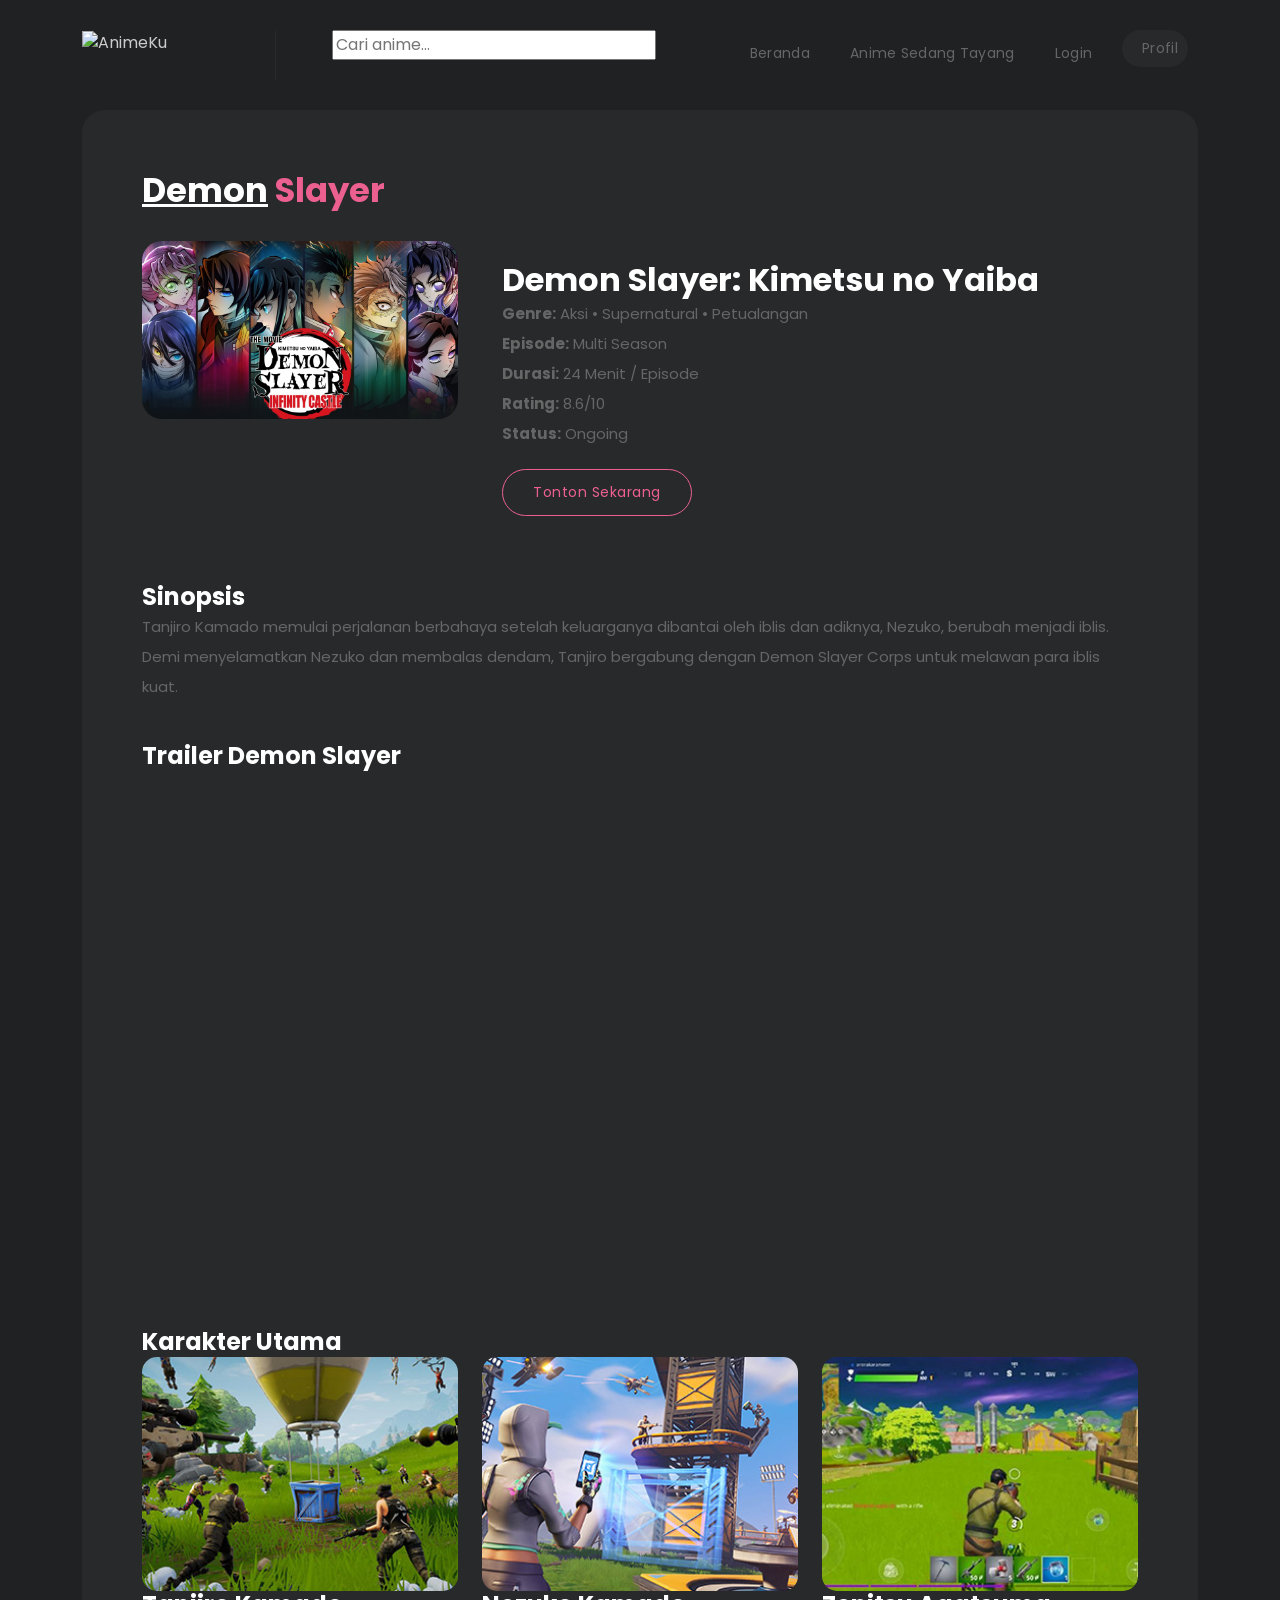
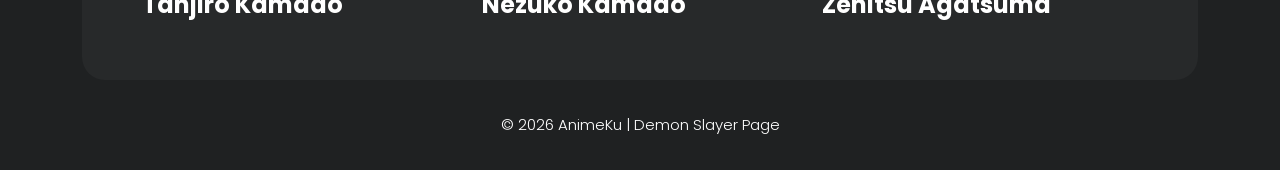
==== demonslayer.html @ 8d8e3f4c "Create demonslayer.html" ====
<!DOCTYPE html>
<html lang="id">
<head>
  <meta charset="utf-8">
  <meta name="viewport" content="width=device-width, initial-scale=1">
  <title>Demon Slayer - AnimeKu</title>

  <!-- CSS -->
  <link href="vendor/bootstrap/css/bootstrap.min.css" rel="stylesheet">
  <link rel="stylesheet" href="assets/css/fontawesome.css">
  <link rel="stylesheet" href="assets/css/templatemo-cyborg-gaming.css">
  <link rel="stylesheet" href="assets/css/owl.css">
  <link rel="stylesheet" href="assets/css/animate.css">
</head>

<body>

<!-- HEADER -->
<header class="header-area header-sticky">
  <div class="container">
    <nav class="main-nav">

      <a href="index.html" class="logo">
        <img src="assets/images/logo.png" alt="AnimeKu">
      </a>

      <div class="search-input">
        <input type="text" placeholder="Cari anime...">
      </div>

      <ul class="nav">
        <li><a href="index.html">Beranda</a></li>
        <li><a href="streams.html">Anime Sedang Tayang</a></li>
        <li><a href="login.html">Login</a></li>
        <li><a href="profile.html">Profil</a></li>
      </ul>

    </nav>
  </div>
</header>

<!-- CONTENT -->
<div class="container">
  <div class="page-content">

    <!-- JUDUL -->
    <div class="heading-section">
      <h4><em>Demon</em> Slayer</h4>
    </div>

    <!-- DETAIL -->
    <div class="row">

      <!-- POSTER -->
      <div class="col-lg-4">
        <img src="assets/images/popular-03.jpg" alt="Demon Slayer" style="width:100%; border-radius:20px;">
      </div>

      <!-- INFO -->
      <div class="col-lg-8">
        <div style="padding:20px;">
          <h2>Demon Slayer: Kimetsu no Yaiba</h2>
          <p><strong>Genre:</strong> Aksi • Supernatural • Petualangan</p>
          <p><strong>Episode:</strong> Multi Season</p>
          <p><strong>Durasi:</strong> 24 Menit / Episode</p>
          <p><strong>Rating:</strong> 8.6/10</p>
          <p><strong>Status:</strong> Ongoing</p>

          <div class="main-border-button" style="margin-top:20px;">
            <a href="streams.html">Tonton Sekarang</a>
          </div>
        </div>
      </div>

    </div>

    <!-- SINOPSIS -->
    <div style="margin-top:40px;">
      <h4>Sinopsis</h4>
      <p>
        Tanjiro Kamado memulai perjalanan berbahaya setelah keluarganya dibantai oleh iblis
        dan adiknya, Nezuko, berubah menjadi iblis. Demi menyelamatkan Nezuko dan membalas dendam,
        Tanjiro bergabung dengan Demon Slayer Corps untuk melawan para iblis kuat.
      </p>
    </div>

    <!-- TRAILER -->
    <div style="margin-top:40px;">
      <h4>Trailer Demon Slayer</h4>
      <iframe width="100%" height="500"
        src="https://www.youtube.com/embed/GCJnG6DYEeg"
        title="Demon Slayer Trailer"
        frameborder="0"
        allowfullscreen
        style="border-radius:20px;">
      </iframe>
    </div>

    <!-- KARAKTER -->
    <div style="margin-top:50px;">
      <h4>Karakter Utama</h4>

      <div class="row">

        <div class="col-lg-4 col-sm-6">
          <div class="item">
            <img src="assets/images/details-01.jpg" alt="Tanjiro" style="border-radius:15px;">
            <h4>Tanjiro Kamado</h4>
          </div>
        </div>

        <div class="col-lg-4 col-sm-6">
          <div class="item">
            <img src="assets/images/details-02.jpg" alt="Nezuko" style="border-radius:15px;">
            <h4>Nezuko Kamado</h4>
          </div>
        </div>

        <div class="col-lg-4 col-sm-6">
          <div class="item">
            <img src="assets/images/details-03.jpg" alt="Zenitsu" style="border-radius:15px;">
            <h4>Zenitsu Agatsuma</h4>
          </div>
        </div>

      </div>
    </div>

  </div>
</div>

<!-- FOOTER -->
<footer>
  <div class="container">
    <p>© 2026 AnimeKu | Demon Slayer Page</p>
  </div>
</footer>

<!-- JS -->
<script src="vendor/jquery/jquery.min.js"></script>
<script src="vendor/bootstrap/js/bootstrap.min.js"></script>
<script src="assets/js/custom.js"></script>

</body>
</html>
---- assets/css/templatemo-cyborg-gaming.css ----
/*

TemplateMo 579 Cyborg Gaming

https://templatemo.com/tm-579-cyborg-gaming

*/

/* ---------------------------------------------
Table of contents
------------------------------------------------
01. font & reset css
02. reset
03. global styles
04. header
05. banner
06. features
07. testimonials
08. contact
09. footer

--------------------------------------------- */
/* 
---------------------------------------------
font & reset css
--------------------------------------------- 
*/
@import url("https://fonts.googleapis.com/css2?family=Poppins:wght@100;200;300;400;500;600;700;800;900");
/* 
---------------------------------------------
reset
--------------------------------------------- 
*/
html, body, div, span, applet, object, iframe, h1, h2, h3, h4, h5, h6, p, blockquote, div
pre, a, abbr, acronym, address, big, cite, code, del, dfn, em, font, img, ins, kbd, q,
s, samp, small, strike, strong, sub, sup, tt, var, b, u, i, center, dl, dt, dd, ol, ul, li,
figure, header, nav, section, article, aside, footer, figcaption {
  margin: 0;
  padding: 0;
  border: 0;
  outline: 0;
}

.clearfix:after {
  content: ".";
  display: block;
  clear: both;
  visibility: hidden;
  line-height: 0;
  height: 0;
}

.clearfix {
  display: inline-block;
}

html[xmlns] .clearfix {
  display: block;
}

* html .clearfix {
  height: 1%;
}

ul, li {
  padding: 0;
  margin: 0;
  list-style: none;
}

header, nav, section, article, aside, footer, hgroup {
  display: block;
}

* {
  box-sizing: border-box;
}

html, body {
  font-family: 'Poppins', sans-serif;
  font-weight: 400;
  background-color: #1e1e1e;
  font-size: 16px;
  -ms-text-size-adjust: 100%;
  -webkit-font-smoothing: antialiased;
  -moz-osx-font-smoothing: grayscale;
}

a {
	color: #CCC;
  text-decoration: none !important;
}
a:hover {
	color: #F99;
}

h1, h2, h3, h4, h5, h6 {
  margin-top: 0px;
  margin-bottom: 0px;
  color: #fff;
  font-weight: 700;
}

ul {
  margin-bottom: 0px;
}

p {
  font-size: 15px;
  line-height: 30px;
  color: #fff;
}

img {
  width: 100%;
  overflow: hidden;
}

/* 
---------------------------------------------
Global Styles
--------------------------------------------- 
*/
html,
body {
  background: #1f2122;
  font-family: 'Poppins', sans-serif;
}

body .page-content {
  margin-top: 110px;
  background-color: #27292a;
  padding: 60px;
  border-radius: 23px;
}

p {
  font-size: 15px;
  color: #666;
  line-height: 30px;
  margin-bottom: 0px;
}

::selection {
  background: #e75e8d;
  color: #fff;
}

::-moz-selection {
  background: #e75e8d;
  color: #fff;
}

.templatemo-item {
	max-width: 80px; 
	border-radius: 23px;
}

.main-button a {
  font-size: 14px;
  color: #fff;
  background-color: #e75e8d;
  padding: 12px 30px;
  display: inline-block;
  border-radius: 25px;
  font-weight: 400;
  text-transform: capitalize;
  letter-spacing: 0.5px;
  transition: all .3s;
  position: relative;
  overflow: hidden;
}

.main-button a:hover {
  background-color: #fff;
  color: #e75e8d;
}

.main-border-button a {
  font-size: 14px;
  color: #ec6090;
  background-color: transparent;
  border: 1px solid #ec6090;
  padding: 12px 30px;
  display: inline-block;
  border-radius: 25px;
  font-weight: 400;
  text-transform: capitalize;
  letter-spacing: 0.5px;
  transition: all .3s;
  position: relative;
  overflow: hidden;
}

.main-border-button a:hover {
  border-color: #fff;
  background-color: #fff;
  color: #e75e8d;
}

.border-no-active a {
  border-color: #666;
  color: #666;
}

.border-no-active a:hover{
  border-color: #666;
  color: #666;
  background-color: transparent;
}

section {
  margin-top: 120px;
}

.heading-section h4 {
  color: #ec6090;
  font-size: 34px;
  text-decoration: none;
  margin-bottom: 30px;
}

.heading-section h4 em {
  color: #fff;
  font-style: normal;
  text-decoration: underline;
}

/* 
---------------------------------------------
Pre-loader Style
--------------------------------------------- 
*/

.js-preloader {
  position: fixed;
  top: 0;
  left: 0;
  right: 0;
  bottom: 0;
  background-color: rgba(0,0,0,0.99);
  display: -webkit-box;
  display: flex;
  -webkit-box-align: center;
  align-items: center;
  -webkit-box-pack: center;
  justify-content: center;
  opacity: 1;
  visibility: visible;
  z-index: 9999;
  -webkit-transition: opacity 0.25s ease;
  transition: opacity 0.25s ease;
}

.js-preloader.loaded {
  opacity: 0;
  visibility: hidden;
  pointer-events: none;
}

@-webkit-keyframes dot {
  50% {
      -webkit-transform: translateX(96px);
      transform: translateX(96px);
  }
}

@keyframes dot {
  50% {
      -webkit-transform: translateX(96px);
      transform: translateX(96px);
  }
}

@-webkit-keyframes dots {
  50% {
      -webkit-transform: translateX(-31px);
      transform: translateX(-31px);
  }
}

@keyframes dots {
  50% {
      -webkit-transform: translateX(-31px);
      transform: translateX(-31px);
  }
}

.preloader-inner {
  position: relative;
  width: 142px;
  height: 40px;
  background: transparent;
}

.preloader-inner .dot {
  position: absolute;
  width: 16px;
  height: 16px;
  top: 12px;
  left: 15px;
  background: #e75e8d;
  border-radius: 50%;
  -webkit-transform: translateX(0);
  transform: translateX(0);
  -webkit-animation: dot 2.8s infinite;
  animation: dot 2.8s infinite;
}

.preloader-inner .dots {
  -webkit-transform: translateX(0);
  transform: translateX(0);
  margin-top: 12px;
  margin-left: 31px;
  -webkit-animation: dots 2.8s infinite;
  animation: dots 2.8s infinite;
}

.preloader-inner .dots span {
  display: block;
  float: left;
  width: 16px;
  height: 16px;
  margin-left: 16px;
  background: #e75e8d;
  border-radius: 50%;
}



/* 
---------------------------------------------
Header Style
--------------------------------------------- 
*/

.background-header {
  background-color: #fff !important;
  height: 70px!important;
  position: fixed!important;
  top: 0!important;
  left: 0;
  right: 0;
  box-shadow: 0px 0px 10px rgba(0,0,0,0.15)!important;
  -webkit-transition: all .5s ease 0s;
  -moz-transition: all .5s ease 0s;
  -o-transition: all .5s ease 0s;
  transition: all .5s ease 0s;
  display: none;
}

.header-area {
  background-color: transparent;
  position: absolute;
  height: 70px;
  top: 15px;
  left: 0;
  right: 0;
  z-index: 100;
  -webkit-transition: all .5s ease 0s;
  -moz-transition: all .5s ease 0s;
  -o-transition: all .5s ease 0s;
  transition: all .5s ease 0s;
}

.header-area .main-nav {
  min-height: 80px;
  background: transparent;
  display: flex;
  padding: 15px 0px;
  border-radius: 50px;
}

.background-header .main-nav {
  padding: 0px;
  background-color: transparent;
}

.header-area .main-nav #search {
  position: relative;
}

.header-area .main-nav #search input {
  background-color: #27292a;
  height: 46px;
  border-radius: 23px;
  border: none;
  color: #666;
  font-size: 14px;
  padding: 0px 15px 0px 45px;
}

.header-area .main-nav #search i {
  position: absolute;
  color: #666;
  left: 20px;
  top: 16px;
  width: 18px;
  height: 18px;
  font-size: 16px;
}

.header-area .main-nav .logo {
  border-right: 1px solid #27292a;
  flex-basis: 25%;
  margin-right: 5%;
  -webkit-transition: all 0.3s ease 0s;
  -moz-transition: all 0.3s ease 0s;
  -o-transition: all 0.3s ease 0s;
  transition: all 0.3s ease 0s;
}

.header-area .main-nav .logo img {
  width: 191px;
}

.background-header .main-nav .logo {
  margin-top: 8px;
}

.background-header .main-nav .logo img {
  width: 180px;
}

.header-area .main-nav .nav {
  display: inline-flex;
  flex-basis: 70%;
  justify-content: flex-end;
  vertical-align: middle;
  text-align: right;
  margin-top: 0px;
  margin-right: 0px;
  -webkit-transition: all 0.3s ease 0s;
  -moz-transition: all 0.3s ease 0s;
  -o-transition: all 0.3s ease 0s;
  transition: all 0.3s ease 0s;
  position: relative;
  z-index: 999;
}

.header-area .main-nav .nav li {
  padding-left: 10px;
  padding-right: 10px;
  display: inline-block;
}

.header-area .main-nav .nav li a {
  display: block;
  font-weight: 400;
  font-size: 14px;
  text-transform: capitalize;
  color: #666;
  -webkit-transition: all 0.3s ease 0s;
  -moz-transition: all 0.3s ease 0s;
  -o-transition: all 0.3s ease 0s;
  transition: all 0.3s ease 0s;
  border: transparent;
  padding: 13px 10px;
  border-radius: 18px;
  letter-spacing: .3px;
}

.header-area .main-nav .nav li:last-child a {
  background-color: #27292a;
  padding: 8px 10px 8px 20px;
  border-radius: 23px;
}

.header-area .main-nav .nav li:last-child a img {
  max-width: 30px;
  border-radius: 50%;
  margin-left: 5px;
}

.header-area .main-nav .nav li.has-sub ul.sub-menu li:last-child a:hover,
.background-header .main-nav .nav li.has-sub ul.sub-menu li:last-child a:hover {
  padding-left: 25px !important;
}

.header-area .main-nav .nav li:hover a,
.header-area .main-nav .nav li a.active {
  color: #e75e8d !important;
}

.header-area .main-nav .nav li:last-child:hover a,
.header-area .main-nav .nav li:last-child a.active {
  color: #fff !important;
  background-color: #e75e8d !important;
}

.background-header .main-nav .nav li:hover a,
.background-header .main-nav .nav li a.active {
  color: #fff;
  opacity: 1;
}

.header-area .main-nav .nav li.has-sub {
  position: relative;
  padding-right: 15px;
}

.header-area .main-nav .menu-trigger {
  cursor: pointer;
  display: block;
  position: absolute;
  top: 23px;
  width: 32px;
  height: 40px;
  text-indent: -9999em;
  z-index: 99;
  right: 20px;
  display: none;
}

.background-header .main-nav .menu-trigger {
  top: 17px;
}

.header-area .main-nav .menu-trigger span,
.header-area .main-nav .menu-trigger span:before,
.header-area .main-nav .menu-trigger span:after {
  -moz-transition: all 0.4s;
  -o-transition: all 0.4s;
  -webkit-transition: all 0.4s;
  transition: all 0.4s;
  background-color: #e75e8d;
  display: block;
  position: absolute;
  width: 30px;
  height: 2px;
  left: 0;
}

.background-header .main-nav .menu-trigger span,
.background-header .main-nav .menu-trigger span:before,
.background-header .main-nav .menu-trigger span:after {
  background-color: #e75e8d;
}

.header-area .main-nav .menu-trigger span:before,
.header-area .main-nav .menu-trigger span:after {
  -moz-transition: all 0.4s;
  -o-transition: all 0.4s;
  -webkit-transition: all 0.4s;
  transition: all 0.4s;
  background-color: #e75e8d;
  display: block;
  position: absolute;
  width: 30px;
  height: 2px;
  left: 0;
  width: 75%;
}

.background-header .main-nav .menu-trigger span:before,
.background-header .main-nav .menu-trigger span:after {
  background-color: #e75e8d;
}

.header-area .main-nav .menu-trigger span:before,
.header-area .main-nav .menu-trigger span:after {
  content: "";
}

.header-area .main-nav .menu-trigger span {
  top: 16px;
}

.header-area .main-nav .menu-trigger span:before {
  -moz-transform-origin: 33% 100%;
  -ms-transform-origin: 33% 100%;
  -webkit-transform-origin: 33% 100%;
  transform-origin: 33% 100%;
  top: -10px;
  z-index: 10;
}

.header-area .main-nav .menu-trigger span:after {
  -moz-transform-origin: 33% 0;
  -ms-transform-origin: 33% 0;
  -webkit-transform-origin: 33% 0;
  transform-origin: 33% 0;
  top: 10px;
}

.header-area .main-nav .menu-trigger.active span,
.header-area .main-nav .menu-trigger.active span:before,
.header-area .main-nav .menu-trigger.active span:after {
  background-color: transparent;
  width: 100%;
}

.header-area .main-nav .menu-trigger.active span:before {
  -moz-transform: translateY(6px) translateX(1px) rotate(45deg);
  -ms-transform: translateY(6px) translateX(1px) rotate(45deg);
  -webkit-transform: translateY(6px) translateX(1px) rotate(45deg);
  transform: translateY(6px) translateX(1px) rotate(45deg);
  background-color: #e75e8d;
}

.background-header .main-nav .menu-trigger.active span:before {
  background-color: #e75e8d;
}

.header-area .main-nav .menu-trigger.active span:after {
  -moz-transform: translateY(-6px) translateX(1px) rotate(-45deg);
  -ms-transform: translateY(-6px) translateX(1px) rotate(-45deg);
  -webkit-transform: translateY(-6px) translateX(1px) rotate(-45deg);
  transform: translateY(-6px) translateX(1px) rotate(-45deg);
  background-color: #e75e8d;
}

.background-header .main-nav .menu-trigger.active span:after {
  background-color: #e75e8d;
}

.header-area.header-sticky {
  min-height: 70px;
}

.header-area.header-sticky .nav li a.active {
  color: #fff;
}

@media (max-width: 1200px) {
  .header-area .main-nav .nav li {
    padding-left: 10px;
    padding-right: 10px;
  }
  .header-area .main-nav:before {
    display: none;
  }
}

@media (max-width: 992px) {
  .header-area {
    top: 0;
  }
  .header-area .main-nav {
    background-color: transparent;
    border-radius: 0px;
  }
  .header-area .main-nav .nav {
    height: auto;
    flex-basis: 100%;
  }
  .header-area .main-nav .logo {
    position: absolute;
    left: 30px;
    top: 15px;
  }
  .background-header .main-nav .logo {
    top: 0px;
  }
  .background-header .main-nav .border-button {
    top: 0px !important;
  }
  .header-area .main-nav .border-button {
    position: absolute;
    top: 15px;
    right: 70px;
  }
  .header-area.header-sticky .nav li a:hover,
  .header-area.header-sticky .nav li a.active {
    color: #e75e8d!important;
    opacity: 1;
  }
  .header-area.header-sticky .nav li.search-icon a {
    width: 100%;
  }
  .header-area {
    background-color: #f7f7f7;
    padding: 0px 15px;
    height: 80px;
    box-shadow: none;
    text-align: center;
  }
  .header-area .container {
    padding: 0px;
  }
  .header-area .logo {
    margin-left: 0px;
  }
  .header-area .menu-trigger {
    display: block !important;
  }
  .header-area .main-nav {
    overflow: hidden;
  }
  .header-area .main-nav .nav {
    float: none;
    width: 100%;
    display: none;
    -webkit-transition: all 0s ease 0s;
    -moz-transition: all 0s ease 0s;
    -o-transition: all 0s ease 0s;
    transition: all 0s ease 0s;
    margin-left: 0px;
  }
  .header-area.header-sticky .nav {
    margin-top: 65px !important;
    text-align: center;
  }
  .background-header.header-sticky .nav {
    margin-top: 70px !important;
  }
  .header-area .main-nav .nav li:first-child {
    border-top: 1px solid #eee;
  }
  .header-area .main-nav .nav li {
    width: 100%;
    background: #fff;
    border-bottom: 1px solid #eee;
    padding-left: 0px !important;
    padding-right: 0px !important;
  }
  .header-area .main-nav .nav li a {
    height: 50px !important;
    line-height: 50px !important;
    padding: 0px !important;
    border: none !important;
    background: #fff !important;
    color: #1e1e1e !important;
  }
  .header-area .main-nav .nav li a:hover {
    background: #fff !important;
    color: #e75e8d!important;
  }
  .header-area .main-nav .nav li:last-child a img {
    display: none;
  }
  .header-area .main-nav .nav li:last-child a:hover {
    color: #ec6090 !important;
    background-color: transparent !important;
  }
  .header-area .main-nav .nav li.has-sub ul.sub-menu {
    position: relative;
    visibility: inherit;
    opacity: 1;
    z-index: 1;
    transform: translateY(0%);
    top: 0px;
    width: 100%;
    box-shadow: none;
    height: 0px;
    transition: all 0s;
  }
  .header-area .main-nav .nav li.submenu ul li a {
    font-size: 12px;
    font-weight: 400;
  }
  .header-area .main-nav .nav li.submenu ul li a:hover:before {
    width: 0px;
  }
  .header-area .main-nav .nav li.has-sub ul.sub-menu {
    height: auto;
  }
  .header-area .main-nav .nav li.has-sub:after {
    color: #3B566E;
    right: 30px;
    font-size: 14px;
    top: 15px;
  }
  .header-area .main-nav .nav li.submenu:hover ul, .header-area .main-nav .nav li.submenu:focus ul {
    height: 0px;
  }
}

/* 
---------------------------------------------
Banner Style
--------------------------------------------- 
*/

.main-banner {
  background-image: url(../images/banner-bg.jpg);
  background-position: center center;
  background-size: cover;
  min-height: 380px;
  border-radius: 23px;
  padding: 80px 60px;
}

.main-banner h6 {
  font-size: 20px;
  color: #fff;
  font-weight: 400;
  margin-bottom: 25px;
}

.main-banner h4 {
  font-size: 45px;
  text-transform: uppercase;
  margin-bottom: 25px;
}

.main-banner h4 em {
  font-style: normal;
  color: #ec6090;
}

/* 
---------------------------------------------
Most Popular Style
--------------------------------------------- 
*/

.most-popular {
  margin-top: 60px;
  padding: 30px;
  background-color: #1f2122;
  border-radius: 23px;
}

.most-popular .item {
  background-color: #27292a;
  padding: 30px 15px;
  border-radius: 23px;
  margin-bottom: 30px;
}

.most-popular .item .item {
  padding: 0px;
  border-radius: 0px;
  background-color: transparent;
  margin-bottom: 0px;
}

.most-popular .item img {
  border-radius: 23px;
}

.most-popular .item h4 {
  font-size: 15px;
  margin-top: 20px;
  margin-bottom: 0px;
  display: inline-block;
}

.most-popular .item span {
  color: #666;
  display: block;
  margin-top: 7px;
  font-weight: 400;
}

.most-popular .item ul {
  float: right;
  margin-top: 20px;
}

.most-popular .item ul li {
  text-align: right;
  color: #fff;
  font-size: 14px;
}

.most-popular .item ul li:first-child i {
  color: yellow;
}

.most-popular .item ul li:last-child i {
  color: #ec6090;
}

.most-popular .main-button {
  text-align: center;
  margin-bottom: -53px;
}

/* 
---------------------------------------------
Gaming Library Style
--------------------------------------------- 
*/

.gaming-library {
  margin-top: 60px;
  padding: 30px;
  background-color: #1f2122;
  border-radius: 23px;
}

.gaming-library .item {
  border-bottom: 1px solid #27292a;
  margin-bottom: 20px;
  padding-bottom: 20px;
}

.gaming-library .last-item {
  margin-bottom: 30px;
}

.profile-library .last-item {
  border-bottom: none;
  padding-bottom: 0px;
  margin-bottom: 0px;
}

.gaming-library .item ul li {
  margin-top: 15px;
}

.gaming-library .item ul li img {
  margin-top: -30px;
}

.gaming-library .item ul li {
  display: inline-block;
  width: 17%;
}

.gaming-library .item ul li:first-child {
  width: 110px;
}

.gaming-library .item ul li:last-child {
  width: 15%;
  text-align: right;
}

.gaming-library .item ul li h4 {
  font-size: 15px;
  margin-bottom: 5px;
}

.gaming-library .item ul li span {
  color: #666;
  font-size: 14px;
}

.gaming-library .main-button {
  text-align: center;
  margin-bottom: -53px;
}

/* 
---------------------------------------------
Footer Style
--------------------------------------------- 
*/

footer p {
  text-align: center;
  padding: 30px 0px;
  color: #fff;
  font-weight: 300;
}

footer p a {
  color: #fff;
  transition: all .3s;
}

footer p a:hover {
  color: #ec6090;
}

/* 
---------------------------------------------
Featured Games Style
--------------------------------------------- 
*/

.featured-games {
  border-radius: 23px;
  background-color: #1f2122;
  padding: 30px;
}

.featured-games .item .thumb {
  position: relative;
  overflow: hidden;
}

.featured-games .item .thumb .hover-effect {
  position: absolute;
  bottom: -100px;
  text-align: center;
  width: 100%;
  opacity: 0;
  visibility: hidden;
  transition: all .4s;
}

.featured-games .item .thumb:hover .hover-effect {
  opacity: 1;
  visibility: visible;
  bottom: 15px;
}

.featured-games .item .thumb .hover-effect h6 {
  background-color: rgba(31,33,34,0.95);
  display: inline-block;
  color: #ec6090;
  font-weight: 600;
  font-size: 14px;
  padding: 10px 20px;
  border-radius: 25px;
}

.featured-games .item img {
  border-radius: 23px;
}

.featured-games .item h4 {
  font-size: 15px;
  margin-top: 20px;
  margin-bottom: 0px;
  display: inline-block;
}

.featured-games .item span {
  color: #666;
  display: block;
  margin-top: 7px;
  font-weight: 400;
}

.featured-games .item ul {
  float: right;
  margin-top: 20px;
}

.featured-games .item ul li {
  text-align: right;
  color: #fff;
  font-size: 14px;
}

.featured-games .item ul li:first-child i {
  color: yellow;
}

.featured-games .item ul li:last-child i {
  color: #ec6090;
}

.featured-games .owl-nav {
  position: absolute;
  margin: 0 auto;
  top: -70px;
  right: 0;
}

.featured-games .owl-nav .owl-prev {
  margin-right: 2.5px;
}

.featured-games .owl-nav .owl-next {
  margin-left: 2.5px;
}

.featured-games .owl-nav .owl-prev span,
.featured-games .owl-nav .owl-next span  {
  font-size: 36px;
  display: inline-block;
  color: #666;
  opacity: 1;
  transition: all .3s;
}

.featured-games .owl-nav .owl-prev span:hover,
.featured-games .owl-nav .owl-next span:hover {
  opacity: 1;
  color: #ec6090;
}

.top-downloaded {
  border-radius: 23px;
  background-color: #1f2122;
  padding: 30px;
  max-height: 567px;
  min-height: 567px;
}

.top-downloaded ul li {
  position: relative;
  display: inline-block;
  width: 100%;
}

.top-downloaded ul li img {
  float: left;
  margin-right: 15px;
}

.top-downloaded ul li h4 {
  font-size: 15px;
  padding-top: 7px;
}

.top-downloaded ul li h6 {
  font-size: 15px;
  color: #666;
  font-weight: 400;
  margin-top: 5px;
  margin-bottom: 5px;
}

.top-downloaded ul li span {
  color: #fff;
  font-size: 15px;
  margin-right: 10px;
}

.top-downloaded ul li .download i {
  position: absolute;
  right: 0;
  top: 50%;
  transform: translateY(-23px);
  width: 46px;
  height: 46px;
  text-align: center;
  line-height: 46px;
  color: #ec6090;
  background-color: #27292a;
  border-radius: 50%;
}

.top-downloaded ul li {
  border-bottom: 1px solid #27292a;
  margin-bottom: 28px;
  padding-bottom: 28px;
}

.top-downloaded .text-button  {
  text-align: center;
}

.top-downloaded .text-button a {
  font-weight: 600;
  color: #ec6090;
  font-size: 15px;
}

/* 
---------------------------------------------
Start Stream Style
--------------------------------------------- 
*/

.start-stream .heading-section {
  margin-top: 60px;
  text-align: center;
  margin-bottom: 60px;
}

.start-stream .item {
  padding: 30px;
  border: 1px solid #444;
  border-radius: 23px;
}

.start-stream .item h4 {
  font-size: 20px;
  margin-top: 20px;
  margin-bottom: 15px;
  font-weight: 600;
}

.start-stream .main-button {
  text-align: center;
  margin-top: 30px;
}

/* 
---------------------------------------------
Live Stream Style
--------------------------------------------- 
*/

.live-stream {
  margin-top: 60px;
  border-radius: 23px;
  background-color: #1f2122;
  padding: 30px;
}

.live-stream .item {
  margin-bottom: 30px;
}

.live-stream .thumb {
  position: relative;
  overflow: hidden;
  margin-bottom: 20px;
}

.live-stream .thumb img {
  border-radius: 23px; 
}

.live-stream .thumb:hover .hover-effect {
  opacity: 1;
  visibility: visible;
}

.live-stream .hover-effect {
  opacity: 0;
  visibility: hidden;
  transition: all .4s;
}

.live-stream .hover-effect .live a { 
  position: absolute;
  background-color: rgba(236, 96, 144, 0.9);
  padding: 5px 10px;
  border-radius: 23px;
  color: #fff;
  font-size: 14px;
  right: 15px;
  top: 15px;
}

.live-stream .hover-effect ul {
  position: absolute;
  bottom: 20px;
  text-align: center;
  width: 100%;
}

.live-stream .hover-effect ul li {
  display: inline-block;
  margin: 0px 5px;
}

.live-stream .hover-effect ul li a {
  background-color: rgba(236, 96, 144, 0.9);
  padding: 5px 10px;
  border-radius: 23px;
  color: #fff;
  font-size: 14px;
}

.live-stream .avatar img {
  margin-right: 15px;
}

.live-stream span i {
  color: #fff;
  background-color: #ec6090;
  border-radius: 50%;
  font-size: 12px;
  width: 20px;
  height: 20px;
  display: inline-block;
  text-align: center;
  line-height: 20px;
  margin-right: 3px;
}

.live-stream span {
  font-size: 14px;
  color: #ec6090;
}

.live-stream .down-content h4 {
  margin-top: 8px;
  font-size: 20px;
  font-weight: 700;
  margin-left: 61px;
}

.live-stream .main-button {
  text-align: center;
  margin-bottom: -53px;
}

/* 
---------------------------------------------
Featured Banner Style
--------------------------------------------- 
*/

.feature-banner .thumb {
  position: relative;
  max-height: 305px;
  overflow: hidden;
  border-radius: 23px;;
}

.feature-banner .thumb a {
  position: absolute;
  left: 50%;
  top: 50%;
  transform: translate(-23px, -23px);
  width: 46px;
  height: 46px;
  background-color: #fff;
  border-radius: 50%;
  display: inline-block;
  text-align: center;
  line-height: 46px;
  color: #ec6090;
}

/* 
---------------------------------------------
Game Details Style
--------------------------------------------- 
*/

.game-details h2 {
  font-size: 45px;
  text-transform: uppercase;
  text-align: center;
  margin: 60px 0px;
}

.game-details .content {
  border-radius: 23px;
  padding: 30px;
  background-color: #1f2122;
}

.game-details .content .left-info {
  background-color: #27292a;
  border-radius: 23px;
  padding: 30px;
  margin-bottom: 30px;
}

.game-details .content .left-info .left {
  float: left;
}

.game-details .content .left-info h4 {
  font-size: 15px;
  display: block;
}

.game-details .content .left-info span {
  color: #666;
  display: block;
  margin-top: 7px;
  font-weight: 400;
}

.game-details .content .left-info ul {
  text-align: right;
}

.game-details .content .left-info ul li {
  color: #fff;
  font-size: 14px;
  margin-bottom: 3px;
}

.game-details .content .left-info ul li:first-child i {
  color: yellow;
}

.game-details .content .left-info ul li:last-child i {
  color: #ec6090;
}

.game-details .content .right-info {
  background-color: #27292a;
  border-radius: 23px;
  padding: 30px;
  margin-bottom: 30px;
}

.game-details .content .right-info ul li {
  display: inline-block;
  width: 23%;
  text-align: center;
  font-size: 14px;
  color: #fff;
}

.game-details .content .right-info ul li i {
  display: block;
  margin-bottom: 12px;
}

.game-details .content .right-info ul li:first-child i {
  color: yellow;
} 

.game-details .content .right-info ul li i {
  color: #ec6090;
}

.game-details .main-border-button {
  margin-top: 35px;
}

.game-details .main-border-button a {
  text-align: center;
  width: 100%;
} 

/* 
---------------------------------------------
Other Related Style
--------------------------------------------- 
*/

.other-games {
  border-radius: 23px;
  padding: 30px 30px 0px 30px;
  background-color: #1f2122;
  margin-top: 60px;
}

.other-games .item {
  position: relative;
  border-bottom: 1px solid #27292a;
  padding-bottom: 52px;
  margin-bottom: 30px;
}

.other-games .item img {
  float: left;
  margin-right: 15px;
}

.other-games .item h4 {
  display: inline-block;
  font-size: 15px;
  margin-bottom: 5px;
  padding-top: 15px;
}

.other-games .item span {
  color: #666;
  font-size: 14px;
  display: block;
}

.other-games ul {
  position: absolute;
  right: 0;
  top: 15px;
}

.other-games ul li {
  color: #fff;
  font-size: 14px;
  margin-bottom: 3px;
}

.other-games ul li:first-child i {
  color: yellow;
}

.other-games ul li:last-child i {
  color: #ec6090;
}

/* 
---------------------------------------------
Top Streamers Style
--------------------------------------------- 
*/

.top-streamers {
  border-radius: 23px;
  background-color: #1f2122;
  padding: 30px;
  max-height: 567px;
  min-height: 567px;
}

.top-streamers ul li {
  display: inline-block;
  width: 100%;
  border-bottom: 1px solid #353637;
  margin-bottom: 25px;
  padding-bottom: 25px;
}

.top-streamers ul li:last-child {
  border-bottom: none;
  padding-bottom: 0px;
  margin-bottom: 0px;
}

.top-streamers ul li span {
  float: left;
  font-size: 15px;
  color: #fff;
  font-weight: 700;
  padding-top: 12px;
  margin-right: 10px;
}

.top-streamers ul li h6 {
  display: inline;
  font-size: 14px;
  color: #ec6090;
  font-weight: 400;
}

.top-streamers ul li h6 i {
  color: #fff;
  background-color: #ec6090;
  border-radius: 50%;
  font-size: 12px;
  width: 20px;
  height: 20px;
  display: inline-block;
  text-align: center;
  line-height: 20px;
  margin-right: 3px;
}

.top-streamers ul li .main-button {
  float: right;
}

.top-streamers ul li .main-button a {
  padding: 8px 20px;
}

/* 
---------------------------------------------
Profile Style
--------------------------------------------- 
*/

.main-profile {
  border-radius: 23px;
  padding: 30px;
  background-color: #1f2122;
}

.main-profile .main-info span {
  font-size: 14px;
  color: #fff;
  background-color: #e75e8d;
  padding: 8px 20px;
  display: inline-block;
  border-radius: 25px;
  font-weight: 400;
  text-transform: capitalize;
  letter-spacing: 0.5px;
  margin-bottom: 15px;
}

.main-profile .main-info h4 {
  margin-bottom: 20px;
}

.main-profile .main-info .main-border-button {
  margin-top: 25px;
}

.main-profile ul {
  border-radius: 23px;
  padding: 30px;
  background-color: #27292a;
}

.main-profile ul li {
  width: 100%;
  font-size: 14px;
  color: #666;
  margin-bottom: 20px;
  padding-bottom: 20px;
  border-bottom: 1px solid #666;
}

.main-profile ul li span {
  float: right;
  font-weight: 500;
  color: #ec6090;
}

.main-profile ul li:last-child {
  border-bottom: none;
  padding-bottom: 0;
  margin-bottom: 0;
}

.clips {
  margin-top: 30px;
  border-top: 2px solid #27292a;
}

.clips .heading-section {
  margin-top: 30px;
}

.clips .item  {
  border-radius: 23px;
  padding: 30px 15px;
  background-color: #27292a;
  margin-bottom: 30px;
}

.clips .item .thumb {
  position: relative;
  margin-bottom: 15px;
}

.clips .item .thumb a {
  position: absolute;
    left: 50%;
    top: 50%;
    transform: translate(-23px, -23px);
    width: 46px;
    height: 46px;
    background-color: #fff;
    border-radius: 50%;
    display: inline-block;
    text-align: center;
    line-height: 46px;
    color: #ec6090;
}

.clips .item h4 {
  font-size: 15px;
  display: inline-block;
}

.clips .item span i {
  color: #ec6090;
}

.clips .item span {
  float: right;
  color: #fff;
  font-size: 14px;
}

.clips .main-button {
  margin-top: 10px;
  text-align: center;
}

/* 
---------------------------------------------
Responsive Style
--------------------------------------------- 
*/

body {
  overflow-x: hidden;
}

@media (max-width: 767px) {
  body .page-content {
    padding: 0px 30px;
  }
  .main-banner {
    text-align: center;
  }
  .main-banner h4 {
    font-size: 35px;
  }
  .gaming-library .item ul li,
  .gaming-library .item ul li:first-child,
  .gaming-library .item ul li:last-child {
    width: 100% !important;
    text-align: center !important;
  }
  .gaming-library .item ul li {
    margin-top: 30px;
  }
  .top-downloaded ul li .download i {
    top: 20px;
    width: 30px;
    height: 30px;
    line-height: 30px;
  }
  .top-downloaded ul li img {
    margin-right: 10px;
  }
  .top-downloaded ul li span {
    font-size: 14px;
  }
  .top-streamers ul li .main-button {
    float: none;
    margin-top: 10px;
  }
  .top-streamers ul li .main-button a {
    width: 100%;
    text-align: center;
  }
  .top-streamers,
  .top-downloaded {
    max-height: 100%;
    min-height: 100%;
  }
  .most-popular .item .inner-item {
    margin-bottom: 20px;
  }
}

@media (max-width: 992px) {
  .background-header {
  display: inline-block;
  }
  .header-area .main-nav #search {
    display: none;
  }
  .heading-section h4 {
    font-size: 20px;
  }
  .gaming-library .item ul li {
    width: 48% !important;
  }
  .gaming-library .item ul li:last-child {
    text-align: left;
  }
  .featured-games {
    margin-bottom: 60px;
  }
  .start-stream .item {
    margin: 15px 0px;
  }
  .feature-banner .thumb {
    margin-top: 30px;
  }
  .main-profile .main-info {
    margin: 45px 0px;
  }
}

@media (max-width: 1200px) {
  .header-area .main-nav .nav li {
    padding-right: 5px;
    padding-left: 5px;
  }
  .header-area .main-nav .logo {
    margin-right: 30px;
    border-right: none;
  }
  .gaming-library .item ul li {
    width: 16%;
  }
}
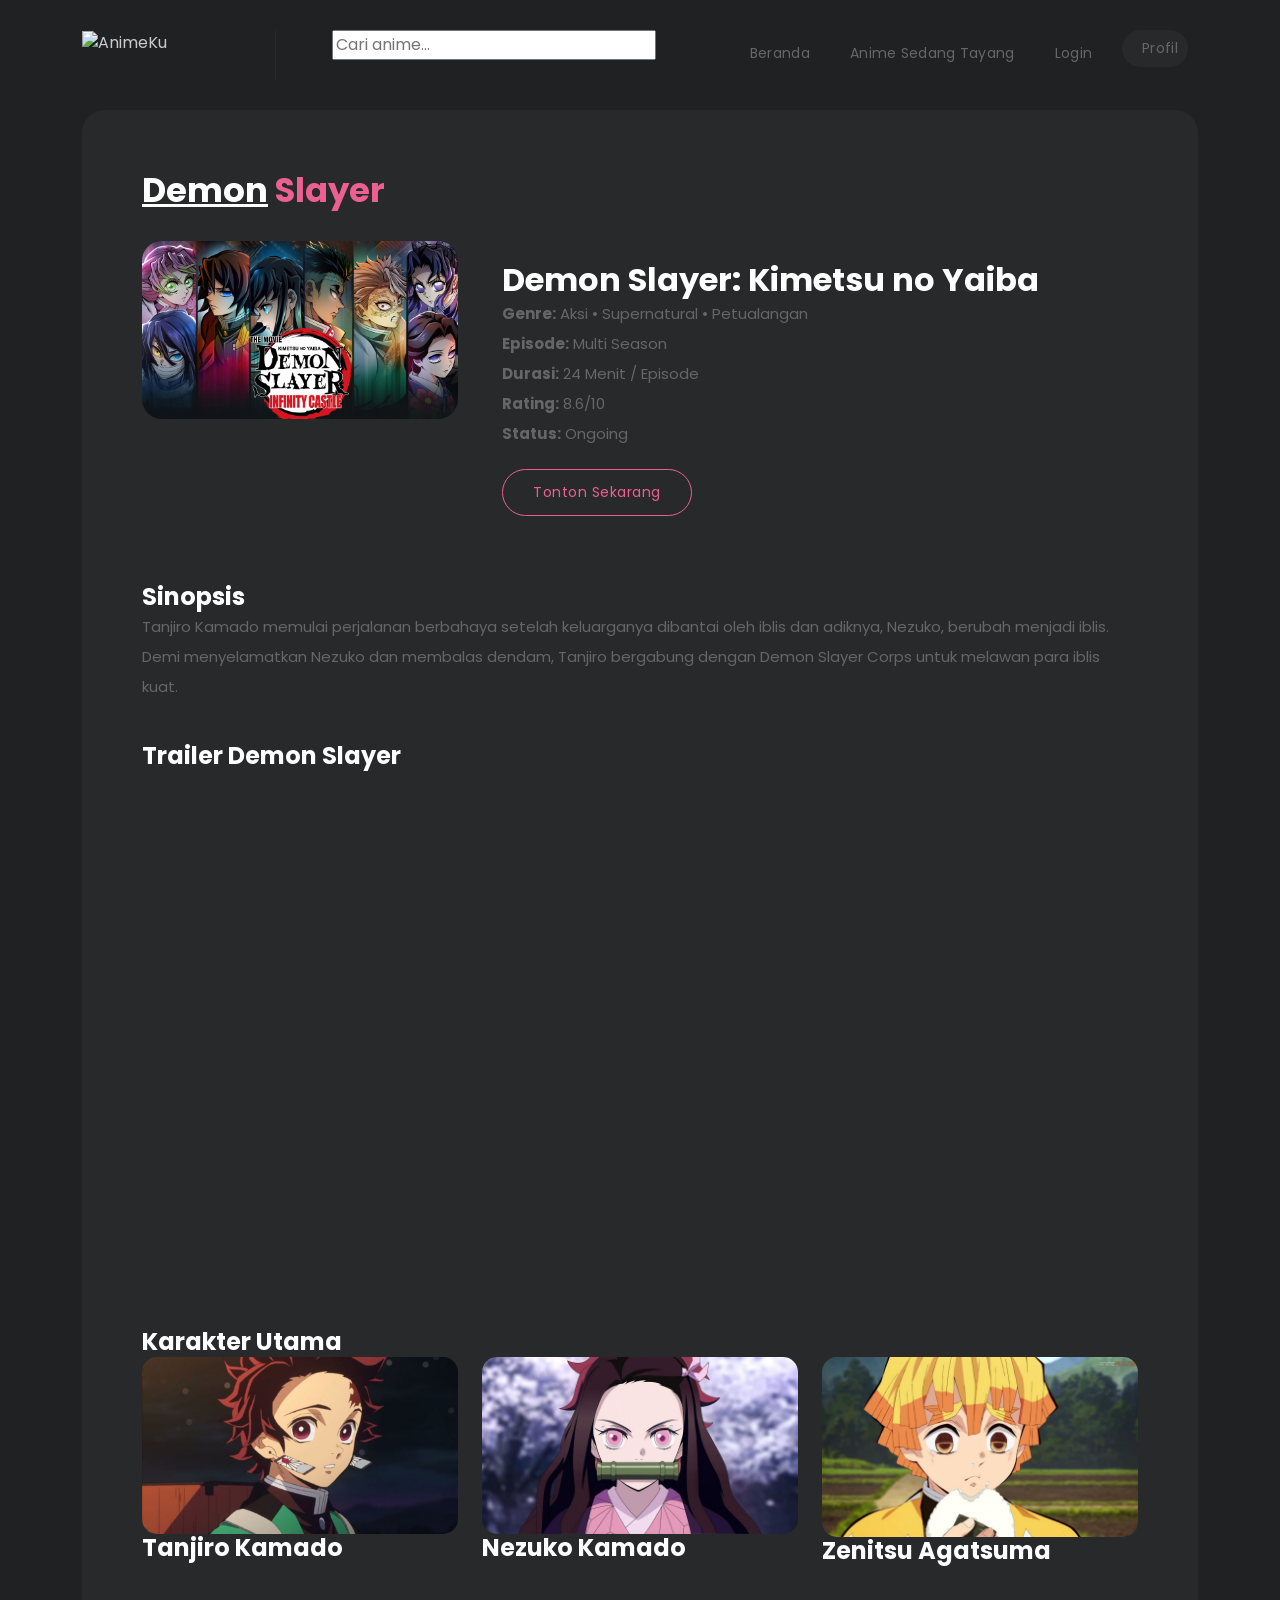
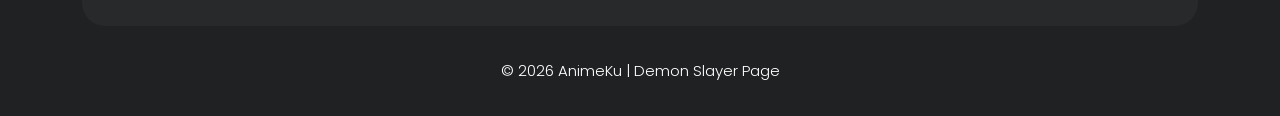
==== commit b2984500: "Update demonslayer.html" ====
--- a/demonslayer.html
+++ b/demonslayer.html
@@ -104,21 +104,21 @@
 
         <div class="col-lg-4 col-sm-6">
           <div class="item">
-            <img src="assets/images/details-01.jpg" alt="Tanjiro" style="border-radius:15px;">
+            <img src="assets/images/tanjiro.jpeg" alt="Tanjiro" style="border-radius:15px;">
             <h4>Tanjiro Kamado</h4>
           </div>
         </div>
 
         <div class="col-lg-4 col-sm-6">
           <div class="item">
-            <img src="assets/images/details-02.jpg" alt="Nezuko" style="border-radius:15px;">
+            <img src="assets/images/nezuko.jpeg" alt="Nezuko" style="border-radius:15px;">
             <h4>Nezuko Kamado</h4>
           </div>
         </div>
 
         <div class="col-lg-4 col-sm-6">
           <div class="item">
-            <img src="assets/images/details-03.jpg" alt="Zenitsu" style="border-radius:15px;">
+            <img src="assets/images/zenitsu.jpeg" alt="Zenitsu" style="border-radius:15px;">
             <h4>Zenitsu Agatsuma</h4>
           </div>
         </div>
--- a/assets/css/templatemo-cyborg-gaming.css
+++ b/assets/css/templatemo-cyborg-gaming.css
@@ -773,7 +773,7 @@
 */
 
 .main-banner {
-  background-image: url(../images/banner-bg.jpg);
+  background-image: url(../images/banner-bg.jpeg);
   background-position: center center;
   background-size: cover;
   min-height: 380px;
@@ -845,14 +845,17 @@
 }
 
 .most-popular .item ul {
-  float: right;
-  margin-top: 20px;
+  float: none;
+  margin-top: 10px;
+  padding-left: 0;
 }
 
 .most-popular .item ul li {
-  text-align: right;
-  color: #fff;
-  font-size: 14px;
+  text-align: left;
+  color: #fff;
+  font-size: 14px;
+  display: inline-block;
+  margin-right: 15px;
 }
 
 .most-popular .item ul li:first-child i {
@@ -1732,4 +1735,16 @@
   .gaming-library .item ul li {
     width: 16%;
   }
-}+
+}
+.logo-text {
+  font-size: 28px;
+  font-weight: bold;
+  color: #ec6090;
+  text-decoration: none;
+  letter-spacing: 2px;
+}
+
+.logo-text:hover {
+  color: white;
+}
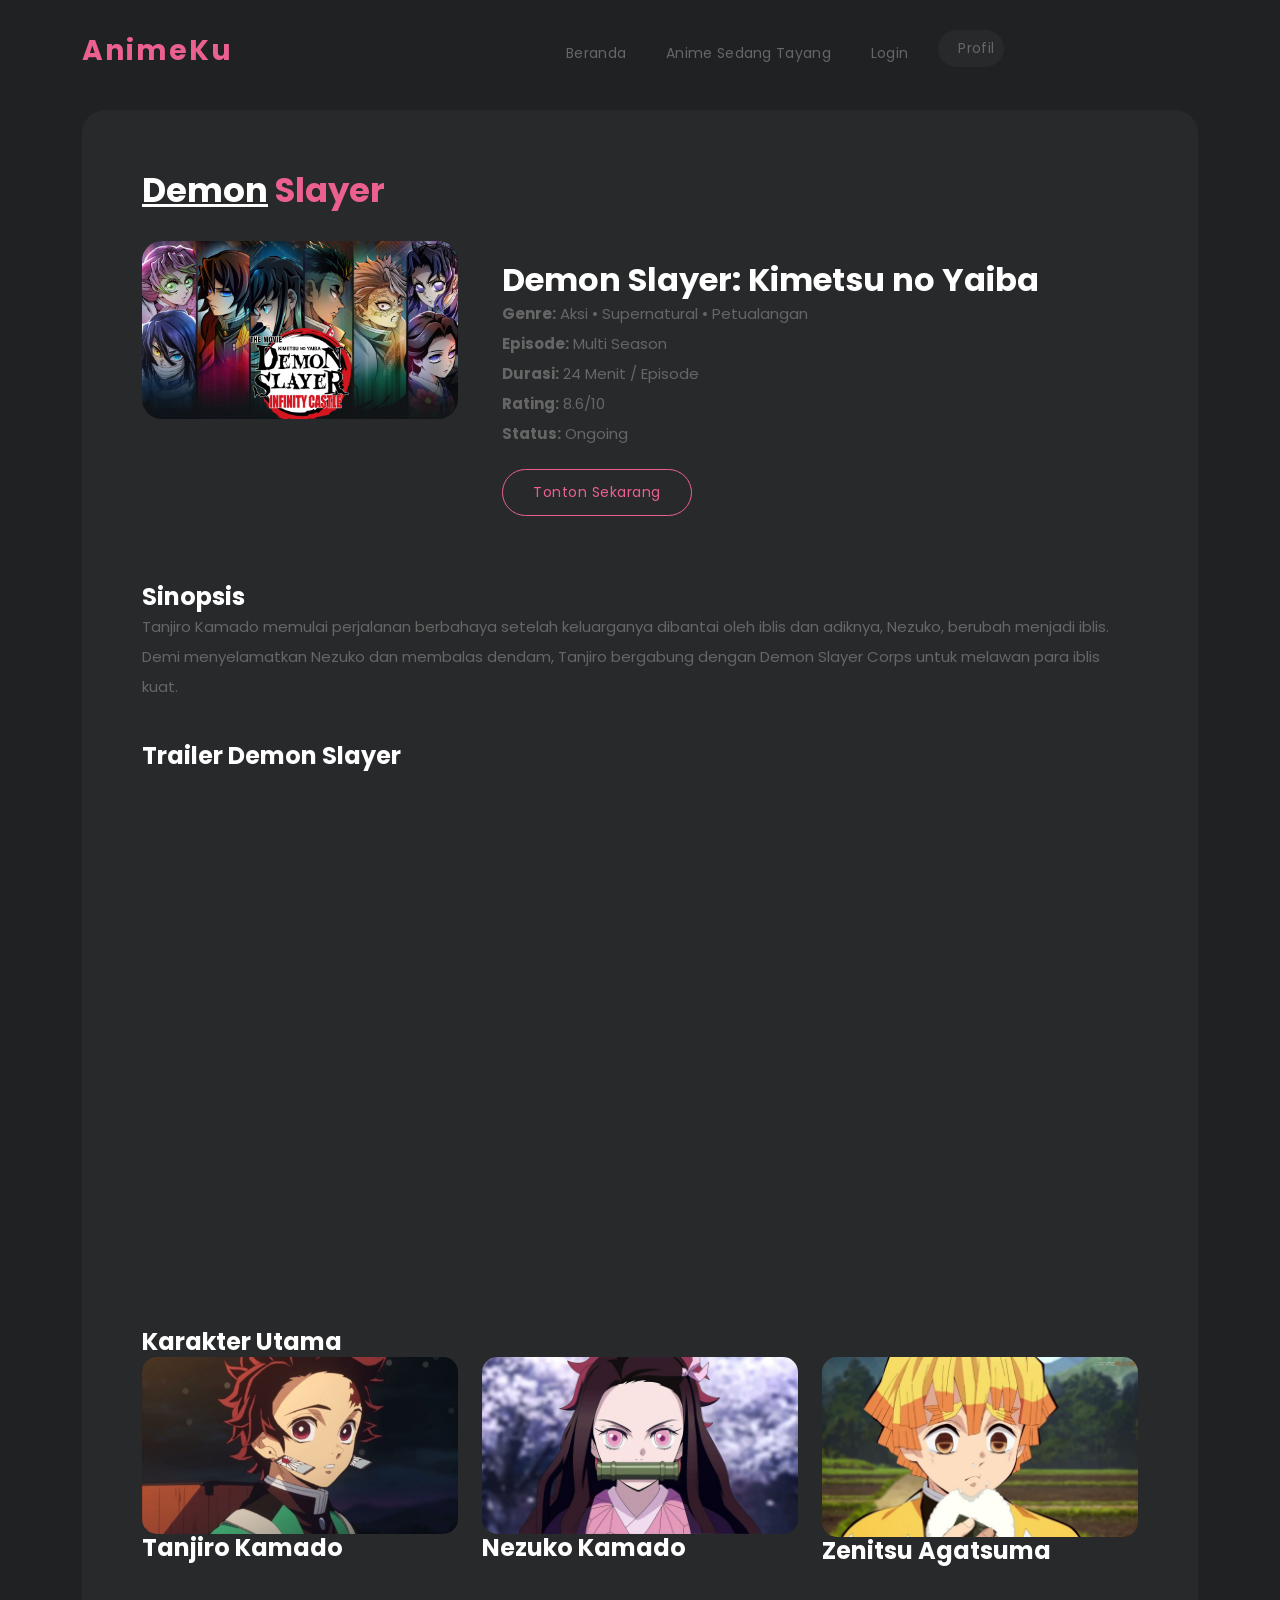
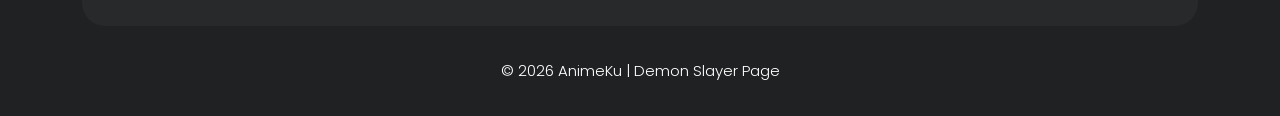
==== commit 9769e94f: "Update demonslayer.html" ====
--- a/demonslayer.html
+++ b/demonslayer.html
@@ -20,13 +20,9 @@
   <div class="container">
     <nav class="main-nav">
 
-      <a href="index.html" class="logo">
-        <img src="assets/images/logo.png" alt="AnimeKu">
-      </a>
-
-      <div class="search-input">
-        <input type="text" placeholder="Cari anime...">
-      </div>
+     <a href="index.html" class="logo-text">
+        AnimeKu
+     </a>
 
       <ul class="nav">
         <li><a href="index.html">Beranda</a></li>
